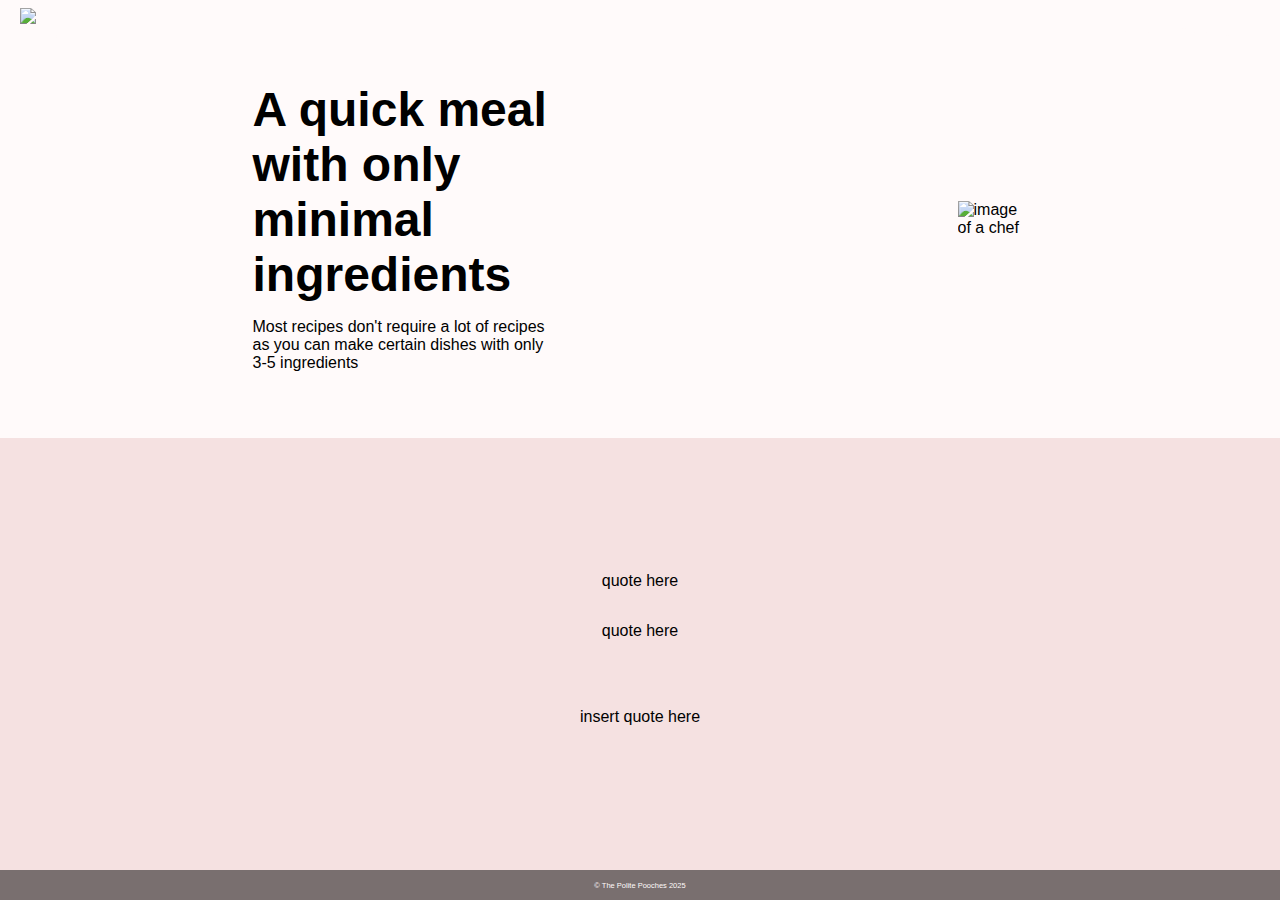
==== index.html @ c20faf58 "Created HTML, CSS, index.js, and GPT Wrapper." ====
<!DOCTYPE html>
<html lang="en">
<head>
    <meta charset="UTF-8">
    <meta name="viewport" content="width=device-width, initial-scale=1.0">
    <title>Recipe Generator</title>
    <link rel="stylesheet" href="styles.css">
</head>
<body> 
    <!-- Header Section -->
    <header>
        <div class="navbar">
            <img src="/images/polite_chef_pooch.png" alt="picture of dog chef" id="logo">
            <nav>
                <a href="index.html" alt="link to home page" class="nav-links">Home</a>
                <a href="" alt="link to recipe generator" class="nav-links">Generator</a>
            </nav>
        </div> 

        <!--Brief Intro-->
        <div class="brief-intro">
            <div class="brief-text">
                <h1>A quick meal with only minimal ingredients</h1>
                <p>Most recipes don't require a lot of recipes as you can make certain dishes with only 3-5 ingredients</p>
            </div>
            <img src="/images/cooked.png" alt="image of a chef" id="brief-img">
        </div>
    </header>
    
    <!-- Main Section-->
    <main>

        <section class="quote-section">
            <img src="" class="section img">
            <div class="section-text">
                <p class="text">quote here</p>
            </div>
        </section> 

        <section class="quote-section">
            <div class="section-text">
                <p class="text">quote here</p>
            </div>
            <img src=""><img src="" class="section-img">
        </section> 

        <section class="quote-section">
            <img src="" class="section-img">
            <div class="section-text">
                <p class="text">insert quote here</p>
            </div>
        </section>


    </main>

    <!-- Footer Section-->
    <footer>
        <p>&copy; The Polite Pooches 2025</p>
    </footer>

</body>
</html>
---- styles.css ----
/* Select everything to be border sizing */  
*{
    box-sizing: border-box;
}

/* Set the body and html to have no margin/padding and fit to size */
body, html{
    margin: 0;
    padding: 0;
    height: 100%;
    display: flex; 
    flex-direction: column;
}

/* Body Layout */
body {
    display: flex;
    flex-direction: column;
    font-family: Roboto, sans-serif;
    background-color: hsl(0, 49%, 92%);
}

/* Navigation Bar */
.navbar{
    display: flex; 
    justify-content: space-between;
    align-items: center;
    padding: 10px 20px; 
    color: hsl(0, 100%, 99%); 
    position: fixed;
    top: 0; 
    width: 100%;
    height: 70px;
    z-index: 1000;
}

#logo{
    width: 70px;
    height: auto;
    margin-right: 10px;
    animation: slideRight 1s ease-in-out  forwards;
}

.nav-links{
    color: hsl(0, 100%, 99%);
    text-decoration: none;
    font-size: 16px; 
    font-family: Roboto, sans-serif;
    padding: 10px; 
    animation:
}

nav-links:hover{
    animation: glow 0.5s infinite alternate ease-in-out;
}


#brief-img{
    width: 70px;
    height: auto;
}

.brief-intro {
    display: flex;
    justify-content: space-around;
    align-items: center;
    padding: 50px;
    background-color: hsl(0, 100%, 99%);
}

.brief-text{
    max-width: 300px;
}

.brief-text h1{
    font-size: 48px;
    font-weight: 900;
    margin-bottom: 10px;
}



main{
    flex: 1;
    display: flex;
    flex-direction: column;
    justify-content: flex-start;
    align-items: center;
    padding-top: 100px;
    width: 100%;
}


footer{
    color: hsl(0, 100%, 99%);
    display: flex;
    justify-content: center;
    align-items: center;
    width: 100%;
    height: 30px;
    font-size: 7.5px;
    text-align: center;
    background-color: hsla(0, 0%, 0%, 0.507);
} 


/* 
Animations
*/ 

@keyframes slideRight{
    from{
        transform: translateX(-30px);
        opacity: 0;
    }
    to {
        transform: translateX(0);
        opacity: 1;
    }
} 

@keyframes glow {
    0% {
        text-shadow: 0px 0px 10px rgba(255, 255, 0, 0.8);
    } 
    100% {
        text-shadow: 0px 0px 20px rgba(255, 255, 0, 1)
    }
}
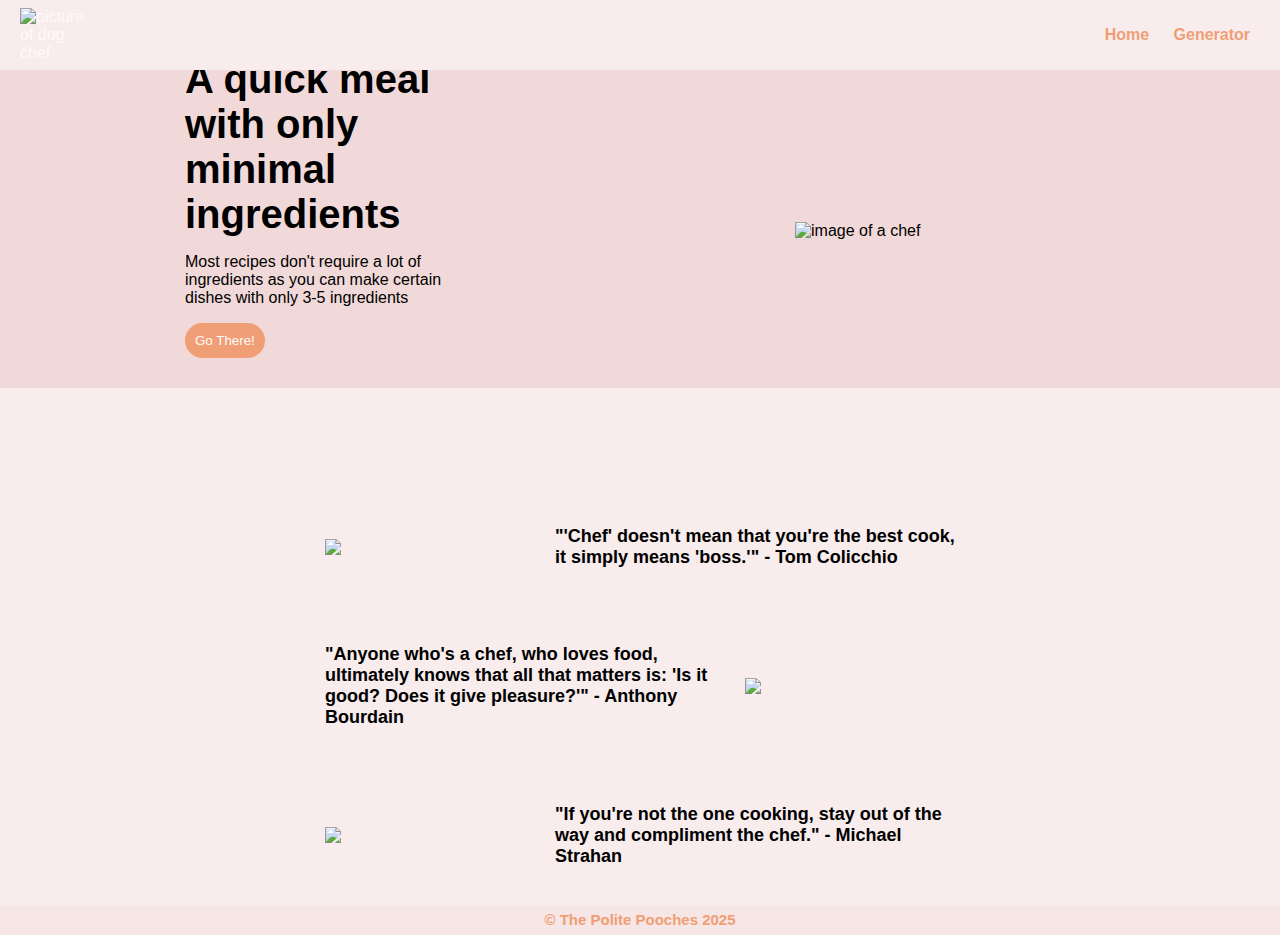
==== commit ced89b0c: "Updated index.html, CSS, index.js, generator.html." ====
--- a/index.html
+++ b/index.html
@@ -10,10 +10,10 @@
     <!-- Header Section -->
     <header>
         <div class="navbar">
-            <img src="/images/polite_chef_pooch.png" alt="picture of dog chef" id="logo">
+            <img src="images/polite_chef_pooch.png" alt="picture of dog chef" id="logo">
             <nav>
                 <a href="index.html" alt="link to home page" class="nav-links">Home</a>
-                <a href="" alt="link to recipe generator" class="nav-links">Generator</a>
+                <a href="generator.html" alt="link to recipe generator" class="nav-links">Generator</a>
             </nav>
         </div> 
 
@@ -21,9 +21,12 @@
         <div class="brief-intro">
             <div class="brief-text">
                 <h1>A quick meal with only minimal ingredients</h1>
-                <p>Most recipes don't require a lot of recipes as you can make certain dishes with only 3-5 ingredients</p>
+                <p>Most recipes don't require a lot of ingredients as you can make certain dishes with only 3-5 ingredients</p>
+                <a href="generator.html">
+                <button id="sent">Go There!</button>
+                </a>
             </div>
-            <img src="/images/cooked.png" alt="image of a chef" id="brief-img">
+            <img src="images/cooked.png" alt="image of a chef" id="brief-img">
         </div>
     </header>
     
@@ -31,23 +34,23 @@
     <main>
 
         <section class="quote-section">
-            <img src="" class="section img">
+            <img src="images/tom.png" class="section-img">
             <div class="section-text">
-                <p class="text">quote here</p>
+                <p class="text">"'Chef' doesn't mean that you're the best cook, it simply means 'boss.'" - Tom Colicchio</p>
             </div>
         </section> 
 
         <section class="quote-section">
             <div class="section-text">
-                <p class="text">quote here</p>
+                <p class="text">"Anyone who's a chef, who loves food, ultimately knows that all that matters is: 'Is it good? Does it give pleasure?'" - Anthony Bourdain</p>
             </div>
-            <img src=""><img src="" class="section-img">
+            <img src="images/anthony.png" class="section-img">
         </section> 
 
         <section class="quote-section">
-            <img src="" class="section-img">
+            <img src="images/Michael.png" class="section-img">
             <div class="section-text">
-                <p class="text">insert quote here</p>
+                <p class="text">"If you're not the one cooking, stay out of the way and compliment the chef." - Michael Strahan</p>
             </div>
         </section>
 
--- a/styles.css
+++ b/styles.css
@@ -17,7 +17,7 @@
     display: flex;
     flex-direction: column;
     font-family: Roboto, sans-serif;
-    background-color: hsl(0, 49%, 92%);
+    background-color: hsl(0, 49%, 95%);
 }
 
 /* Navigation Bar */
@@ -32,6 +32,7 @@
     width: 100%;
     height: 70px;
     z-index: 1000;
+    background-color: hsl(0, 49%, 95%);
 }
 
 #logo{
@@ -42,30 +43,44 @@
 }
 
 .nav-links{
-    color: hsl(0, 100%, 99%);
+    color: hsl(20, 80%, 70%);
     text-decoration: none;
     font-size: 16px; 
     font-family: Roboto, sans-serif;
+    font-weight: bold;
     padding: 10px; 
-    animation:
 }
 
-nav-links:hover{
+.nav-links:hover{
     animation: glow 0.5s infinite alternate ease-in-out;
+} 
+
+#sent{
+    border: none;
+    border-radius: 20px;
+    cursor: pointer;
+    padding: 10px 10px;
+    background-color: hsl(20, 80%, 70%);
+    color: snow;
+} 
+
+#sent:hover{
+    background-color: hsl(0, 2%, 8%);
 }
 
 
 #brief-img{
-    width: 70px;
+    width: 300px;
     height: auto;
+    margin-top: 75px;
 }
 
 .brief-intro {
     display: flex;
     justify-content: space-around;
     align-items: center;
-    padding: 50px;
-    background-color: hsl(0, 100%, 99%);
+    padding: 30px;
+    background-color: hsl(0, 49%, 90%);
 }
 
 .brief-text{
@@ -73,11 +88,36 @@
 }
 
 .brief-text h1{
-    font-size: 48px;
+    font-size: 40px;
     font-weight: 900;
     margin-bottom: 10px;
+}  
+
+
+.quote-section {
+    display: flex;
+    align-items: center;
+    justify-content: center;
+    width: 80%;
+    max-width: 900px;
+    padding: 20px;
+    gap: 20px; /* Space between image and text */
 }
 
+
+.section-img{
+    width: 200px;
+    height: auto;
+    margin-right: 10px;
+    animation: slideRight 1s ease-in-out  forwards;
+}
+
+.section-text {
+    max-width: 400px;
+    font-size: 18px;
+    font-weight: bold;
+    text-align: left;
+}
 
 
 main{
@@ -92,15 +132,16 @@
 
 
 footer{
-    color: hsl(0, 100%, 99%);
+    color: hsl(20, 80%, 70%);
     display: flex;
     justify-content: center;
     align-items: center;
     width: 100%;
     height: 30px;
-    font-size: 7.5px;
+    font-size: 15px;
     text-align: center;
-    background-color: hsla(0, 0%, 0%, 0.507);
+    font-weight: bold;
+    background-color: hsla(0, 49%, 87%, 0.178);
 } 
 
 
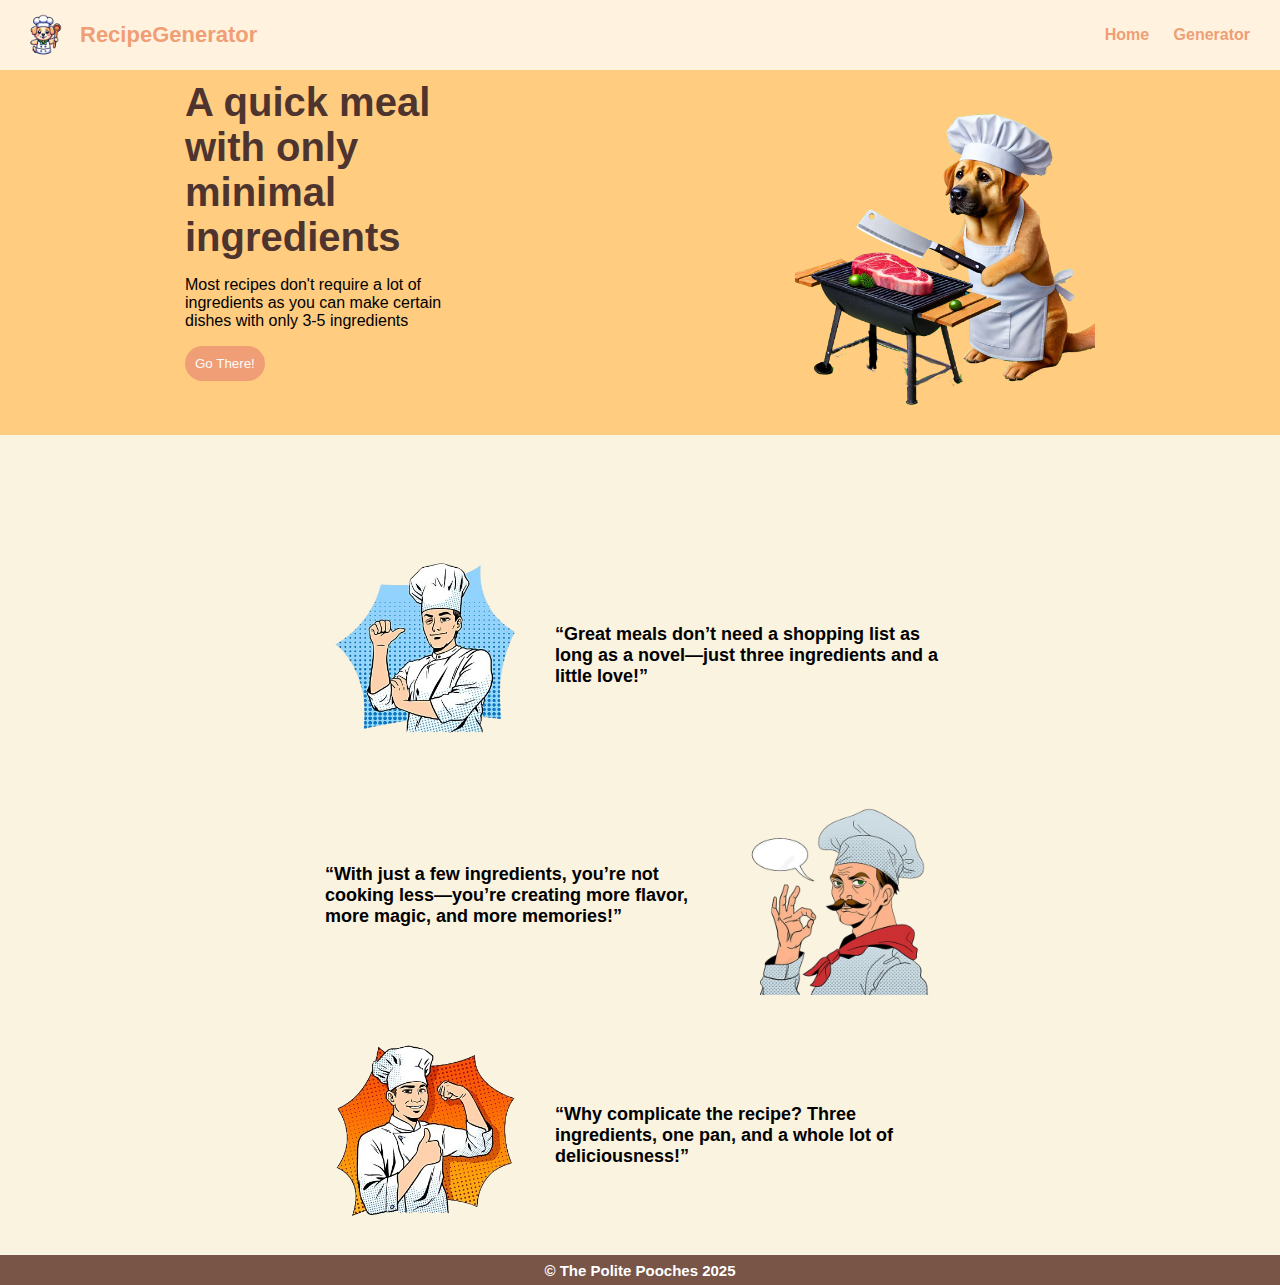
==== commit 0b163103: "Updated new images and adjusted styling." ====
--- a/index.html
+++ b/index.html
@@ -10,12 +10,15 @@
     <!-- Header Section -->
     <header>
         <div class="navbar">
-            <img src="images/polite_chef_pooch.png" alt="picture of dog chef" id="logo">
+            <div class="logo-container">
+                <img src="images/polite_chef_pooch.png" alt="picture of dog chef" id="logo">
+                <span id="site-title">RecipeGenerator</span>
+            </div>
             <nav>
                 <a href="index.html" alt="link to home page" class="nav-links">Home</a>
                 <a href="generator.html" alt="link to recipe generator" class="nav-links">Generator</a>
             </nav>
-        </div> 
+        </div>
 
         <!--Brief Intro-->
         <div class="brief-intro">
@@ -34,23 +37,23 @@
     <main>
 
         <section class="quote-section">
-            <img src="images/tom.png" class="section-img">
+            <img src="images/chefb.png" class="section-img">
             <div class="section-text">
-                <p class="text">"'Chef' doesn't mean that you're the best cook, it simply means 'boss.'" - Tom Colicchio</p>
+                <p class="text">“Great meals don’t need a shopping list as long as a novel—just three ingredients and a little love!”</p>
             </div>
         </section> 
 
         <section class="quote-section">
             <div class="section-text">
-                <p class="text">"Anyone who's a chef, who loves food, ultimately knows that all that matters is: 'Is it good? Does it give pleasure?'" - Anthony Bourdain</p>
+                <p class="text">“With just a few ingredients, you’re not cooking less—you’re creating more flavor, more magic, and more memories!”</p>
             </div>
-            <img src="images/anthony.png" class="section-img">
+            <img src="images/chefw.png" class="section-img">
         </section> 
 
         <section class="quote-section">
-            <img src="images/Michael.png" class="section-img">
+            <img src="images/chefo.png" class="section-img">
             <div class="section-text">
-                <p class="text">"If you're not the one cooking, stay out of the way and compliment the chef." - Michael Strahan</p>
+                <p class="text">“Why complicate the recipe? Three ingredients, one pan, and a whole lot of deliciousness!”</p>
             </div>
         </section>
 
--- a/styles.css
+++ b/styles.css
@@ -17,7 +17,7 @@
     display: flex;
     flex-direction: column;
     font-family: Roboto, sans-serif;
-    background-color: hsl(0, 49%, 95%);
+    background-color: #FAF3E0;
 }
 
 /* Navigation Bar */
@@ -32,14 +32,30 @@
     width: 100%;
     height: 70px;
     z-index: 1000;
-    background-color: hsl(0, 49%, 95%);
+    background-color: #FFF3E0;
 }
 
-#logo{
-    width: 70px;
+/* Style for logo and title */
+.logo-container {
+    display: flex;
+    align-items: center;
+}
+
+#logo {
+    width: 50px; /* Adjust as needed */
     height: auto;
     margin-right: 10px;
-    animation: slideRight 1s ease-in-out  forwards;
+}
+
+#site-title {
+    font-size: 22px;
+    font-weight: bold;
+    color: hsl(20, 80%, 70%);
+    font-family: "Roboto", sans-serif; 
+} 
+
+#site-title:hover{
+    animation: glow 0.5s infinite alternate ease-in-out;
 }
 
 .nav-links{
@@ -80,7 +96,7 @@
     justify-content: space-around;
     align-items: center;
     padding: 30px;
-    background-color: hsl(0, 49%, 90%);
+    background-color: #FFCC80;
 }
 
 .brief-text{
@@ -91,6 +107,7 @@
     font-size: 40px;
     font-weight: 900;
     margin-bottom: 10px;
+    color: #4E342E;
 }  
 
 
@@ -132,7 +149,7 @@
 
 
 footer{
-    color: hsl(20, 80%, 70%);
+    color: white;
     display: flex;
     justify-content: center;
     align-items: center;
@@ -141,7 +158,7 @@
     font-size: 15px;
     text-align: center;
     font-weight: bold;
-    background-color: hsla(0, 49%, 87%, 0.178);
+    background-color: #795548;
 } 
 
 
